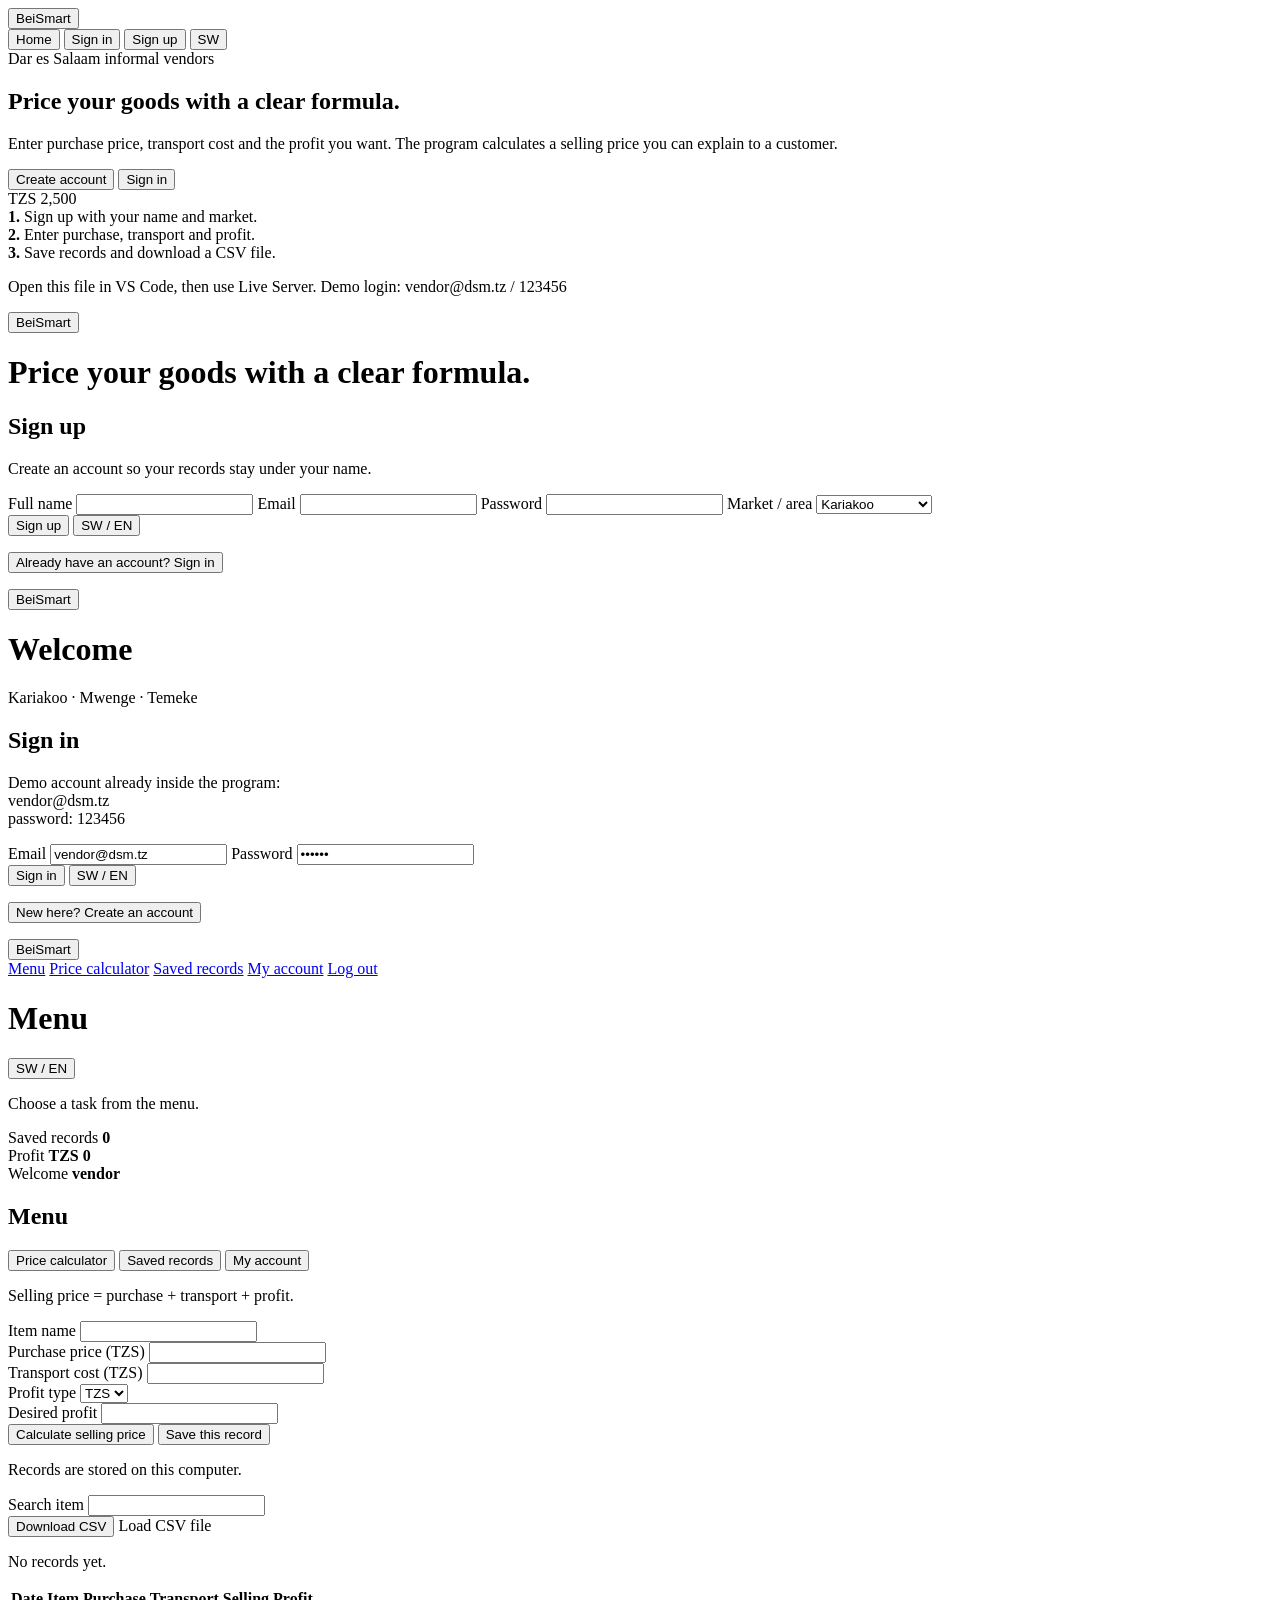
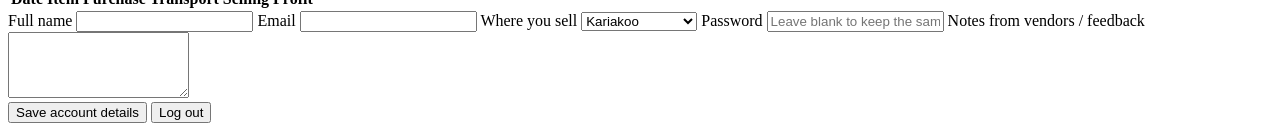
==== index.html @ d107372c "Add files via upload" ====
<!DOCTYPE html>
<html lang="en">
<head>
 <meta charset="UTF-8">
 <meta name="viewport" content="width=device-width, initial-scale=1.0">
 <title>BeiSmart — vendor pricing</title>
 <link rel="stylesheet" href="css/style.css">
</head>
<body>

 <!-- HOME -->
 <div id="screen-home" class="screen page show">
   <span class="blob blob-cyan" style="width:220px;height:220px;top:-40px;left:-50px;"></span>
   <span class="blob blob-pink" style="width:180px;height:180px;top:80px;right:-40px;"></span>
   <div class="wrap">
     <header class="topbar">
       <button class="brand" type="button" onclick="go('home')">
         <span class="brand-mark"></span>
         <span data-i18n="brand">BeiSmart</span>
       </button>
       <nav class="nav-links">
         <button type="button" onclick="go('home')" data-i18n="home">Home</button>
         <button type="button" onclick="go('signin')" data-i18n="signin">Sign in</button>
         <button type="button" onclick="go('signup')" data-i18n="signup">Sign up</button>
         <button class="lang-btn" id="langHome" type="button" onclick="toggleLang()">SW</button>
       </nav>
     </header>
     <section class="hero">
       <div>
         <span class="kicker" data-i18n="kicker">Dar es Salaam informal vendors</span>
         <h1 data-i18n="heroTitle">Price your goods with a clear formula.</h1>
         <p data-i18n="heroText">Enter purchase price, transport cost and the profit you want. The program calculates a selling price you can explain to a customer.</p>
         <div class="hero-actions">
           <button class="btn btn-pink" type="button" onclick="go('signup')" data-i18n="start">Create account</button>
           <button class="btn btn-cyan" type="button" onclick="go('signin')" data-i18n="signin">Sign in</button>
         </div>
       </div>
       <div class="stall" aria-hidden="true">
         <div class="price-tag">TZS 2,500</div>
         <div class="stall-roof"></div>
         <div class="stall-post left"></div>
         <div class="stall-post right"></div>
         <div class="fruit one"></div>
         <div class="fruit two"></div>
         <div class="fruit three"></div>
         <div class="fruit four"></div>
         <div class="fruit five"></div>
         <div class="stall-table"></div>
       </div>
     </section>
     <div class="steps">
       <div class="step"><b>1.</b> Sign up with your name and market.</div>
       <div class="step"><b>2.</b> Enter purchase, transport and profit.</div>
       <div class="step"><b>3.</b> Save records and download a CSV file.</div>
     </div>
     <p class="footer-note">Open this file in VS Code, then use Live Server. Demo login: vendor@dsm.tz / 123456</p>
   </div>
 </div>

 <!-- SIGN UP -->
 <div id="screen-signup" class="screen auth-layout">
   <div class="auth-art">
     <span class="blob blob-cyan" style="width:200px;height:200px;top:20px;right:20px;"></span>
     <button class="brand" type="button" onclick="go('home')">
       <span class="brand-mark"></span>
       <span data-i18n="brand">BeiSmart</span>
     </button>
     <h1 data-i18n="heroTitle">Price your goods with a clear formula.</h1>
   </div>
   <div class="auth-form-side">
     <form class="panel" onsubmit="doSignup(event)">
       <h2 data-i18n="signup">Sign up</h2>
       <p class="muted">Create an account so your records stay under your name.</p>
       <div id="signupError" class="error"></div>
       <label data-i18n="name">Full name</label>
       <input id="signupName" type="text">
       <label data-i18n="email">Email</label>
       <input id="signupEmail" type="email">
       <label data-i18n="password">Password</label>
       <input id="signupPassword" type="password">
       <label data-i18n="market">Market / area</label>
       <select id="signupMarket">
         <option value="Kariakoo">Kariakoo</option>
         <option value="Mwenge">Mwenge</option>
         <option value="Temeke">Temeke</option>
         <option value="Mwananyamala">Mwananyamala</option>
         <option value="Other">Other</option>
       </select>
       <div class="form-actions">
         <button class="btn btn-pink" type="submit" data-i18n="signup">Sign up</button>
         <button class="btn btn-ghost" type="button" onclick="toggleLang()">SW / EN</button>
       </div>
       <p style="margin-top:16px;"><button type="button" onclick="go('signin')" data-i18n="haveAccount">Already have an account? Sign in</button></p>
     </form>
   </div>
 </div>

 <!-- SIGN IN -->
 <div id="screen-signin" class="screen auth-layout">
   <div class="auth-art">
     <span class="blob blob-pink" style="width:210px;height:210px;top:30px;left:40px;"></span>
     <button class="brand" type="button" onclick="go('home')">
       <span class="brand-mark"></span>
       <span data-i18n="brand">BeiSmart</span>
     </button>
     <h1 data-i18n="welcome">Welcome</h1>
     <p style="margin-top:12px;">Kariakoo · Mwenge · Temeke</p>
   </div>
   <div class="auth-form-side">
     <form class="panel" onsubmit="doSignin(event)">
       <h2 data-i18n="signin">Sign in</h2>
       <p class="hint">Demo account already inside the program:<br>vendor@dsm.tz<br>password: 123456</p>
       <div id="signinError" class="error"></div>
       <label data-i18n="email">Email</label>
       <input id="signinEmail" type="email" value="vendor@dsm.tz">
       <label data-i18n="password">Password</label>
       <input id="signinPassword" type="password" value="123456">
       <div class="form-actions">
         <button class="btn btn-pink" type="submit" data-i18n="signin">Sign in</button>
         <button class="btn btn-ghost" type="button" onclick="toggleLang()">SW / EN</button>
       </div>
       <p style="margin-top:16px;"><button type="button" onclick="go('signup')" data-i18n="noAccount">New here? Create an account</button></p>
     </form>
   </div>
 </div>

 <!-- LOGGED-IN APP -->
 <div id="screen-app" class="screen app-shell">
   <aside class="sidebar">
     <button class="brand" type="button" onclick="go('menu')">
       <span class="brand-mark"></span>
       <span data-i18n="brand">BeiSmart</span>
     </button>
     <nav class="side-nav">
       <a id="nav-menu" href="#" onclick="go('menu'); return false;" data-i18n="dashboard">Menu</a>
       <a id="nav-calculate" href="#" onclick="go('calculate'); return false;" data-i18n="calculate">Price calculator</a>
       <a id="nav-records" href="#" onclick="go('records'); return false;" data-i18n="records">Saved records</a>
       <a id="nav-account" href="#" onclick="go('account'); return false;" data-i18n="account">My account</a>
       <a href="#" onclick="doLogout(); return false;" data-i18n="logout">Log out</a>
     </nav>
   </aside>
   <main class="main">
     <div class="main-top">
       <h1 id="pageTitle">Menu</h1>
       <button class="btn btn-cyan" type="button" onclick="toggleLang()">SW / EN</button>
     </div>

     <div id="view-menu" class="view">
       <p class="muted" data-i18n="dashIntro">Choose a task from the menu.</p>
       <div class="cards">
         <div class="stat teal">
           <span data-i18n="records">Saved records</span>
           <strong id="statCount">0</strong>
         </div>
         <div class="stat">
           <span data-i18n="profit">Profit</span>
           <strong id="statProfit">TZS 0</strong>
         </div>
         <div class="stat cyan">
           <span data-i18n="welcome">Welcome</span>
           <strong id="greetName">vendor</strong>
         </div>
       </div>
       <div class="panel">
         <h2 data-i18n="dashboard">Menu</h2>
         <div class="form-actions">
           <button class="btn btn-pink" type="button" onclick="go('calculate')" data-i18n="calculate">Price calculator</button>
           <button class="btn btn-cyan" type="button" onclick="go('records')" data-i18n="records">Saved records</button>
           <button class="btn btn-ghost" type="button" onclick="go('account')" data-i18n="account">My account</button>
         </div>
       </div>
     </div>

     <div id="view-calculate" class="view">
       <div class="panel">
         <p class="muted" data-i18n="calcHelp">Selling price = purchase + transport + profit.</p>
         <div id="calcError" class="error"></div>
         <div id="calcSuccess" class="success"></div>
         <label data-i18n="item">Item name</label>
         <input id="item" type="text">
         <div class="row-2">
           <div>
             <label data-i18n="purchase">Purchase price (TZS)</label>
             <input id="purchase" type="number" min="0" step="1">
           </div>
           <div>
             <label data-i18n="transport">Transport cost (TZS)</label>
             <input id="transport" type="number" min="0" step="1">
           </div>
         </div>
         <div class="row-2">
           <div>
             <label data-i18n="profitType">Profit type</label>
             <select id="profitType">
               <option value="amount">TZS</option>
               <option value="percent">%</option>
             </select>
           </div>
           <div>
             <label data-i18n="desiredProfit">Desired profit</label>
             <input id="desiredProfit" type="number" min="0" step="1">
           </div>
         </div>
         <div class="form-actions">
           <button class="btn btn-pink" type="button" onclick="calculatePrice()" data-i18n="compute">Calculate selling price</button>
           <button class="btn btn-cyan" type="button" onclick="saveLastCalc()" data-i18n="saveRecord">Save this record</button>
         </div>
         <div id="resultBox" class="result-box" style="display:none;">
           <h3>Result</h3>
           <div class="result-grid">
             <p><span data-i18n="totalCost">Total cost</span><br><strong id="outCost">TZS 0</strong></p>
             <p><span data-i18n="sellingPrice">Suggested selling price</span><br><strong id="outSell">TZS 0</strong></p>
             <p><span data-i18n="profit">Profit</span><br><strong id="outProfit">TZS 0</strong></p>
           </div>
         </div>
       </div>
     </div>

     <div id="view-records" class="view">
       <p class="muted" data-i18n="recHelp">Records are stored on this computer.</p>
       <div id="recSuccess" class="success"></div>
       <div class="panel" style="margin-bottom:16px;">
         <label data-i18n="search">Search item</label>
         <input id="search" type="text" oninput="renderRecords(this.value)">
         <div class="form-actions">
           <button class="btn btn-pink" type="button" onclick="exportRecords()" data-i18n="exportCsv">Download CSV</button>
           <label class="btn btn-ghost" style="margin:0;">
             <span data-i18n="importCsv">Load CSV file</span>
             <input type="file" accept=".csv,text/csv" style="display:none;" onchange="importRecords(event)">
           </label>
         </div>
       </div>
       <p id="emptyRecords" class="muted" data-i18n="noRecords">No records yet.</p>
       <div style="overflow-x:auto;">
         <table>
           <thead>
             <tr>
               <th>Date</th>
               <th data-i18n="item">Item</th>
               <th data-i18n="purchase">Purchase</th>
               <th data-i18n="transport">Transport</th>
               <th data-i18n="sellingPrice">Selling</th>
               <th data-i18n="profit">Profit</th>
               <th></th>
             </tr>
           </thead>
           <tbody id="recordRows"></tbody>
         </table>
       </div>
     </div>

     <div id="view-account" class="view">
       <form class="panel" onsubmit="saveAccount(event)">
         <div id="accError" class="error"></div>
         <div id="accSuccess" class="success"></div>
         <label data-i18n="name">Full name</label>
         <input id="accName" type="text">
         <label data-i18n="email">Email</label>
         <input id="accEmail" type="email" readonly>
         <label data-i18n="location">Where you sell</label>
         <select id="accMarket">
           <option value="Kariakoo">Kariakoo</option>
           <option value="Mwenge">Mwenge</option>
           <option value="Temeke">Temeke</option>
           <option value="Mwananyamala">Mwananyamala</option>
           <option value="Other">Other</option>
         </select>
         <label data-i18n="password">Password</label>
         <input id="accPassword" type="password" placeholder="Leave blank to keep the same password">
         <label data-i18n="notes">Notes from vendors / feedback</label>
         <textarea id="accNotes" rows="4"></textarea>
         <div class="form-actions">
           <button class="btn btn-pink" type="submit" data-i18n="saveAccount">Save account details</button>
           <button class="btn btn-ghost" type="button" onclick="doLogout()" data-i18n="logout">Log out</button>
         </div>
       </form>
     </div>
   </main>
 </div>

 <script src="js/app.js"></script>
</body>
</html>
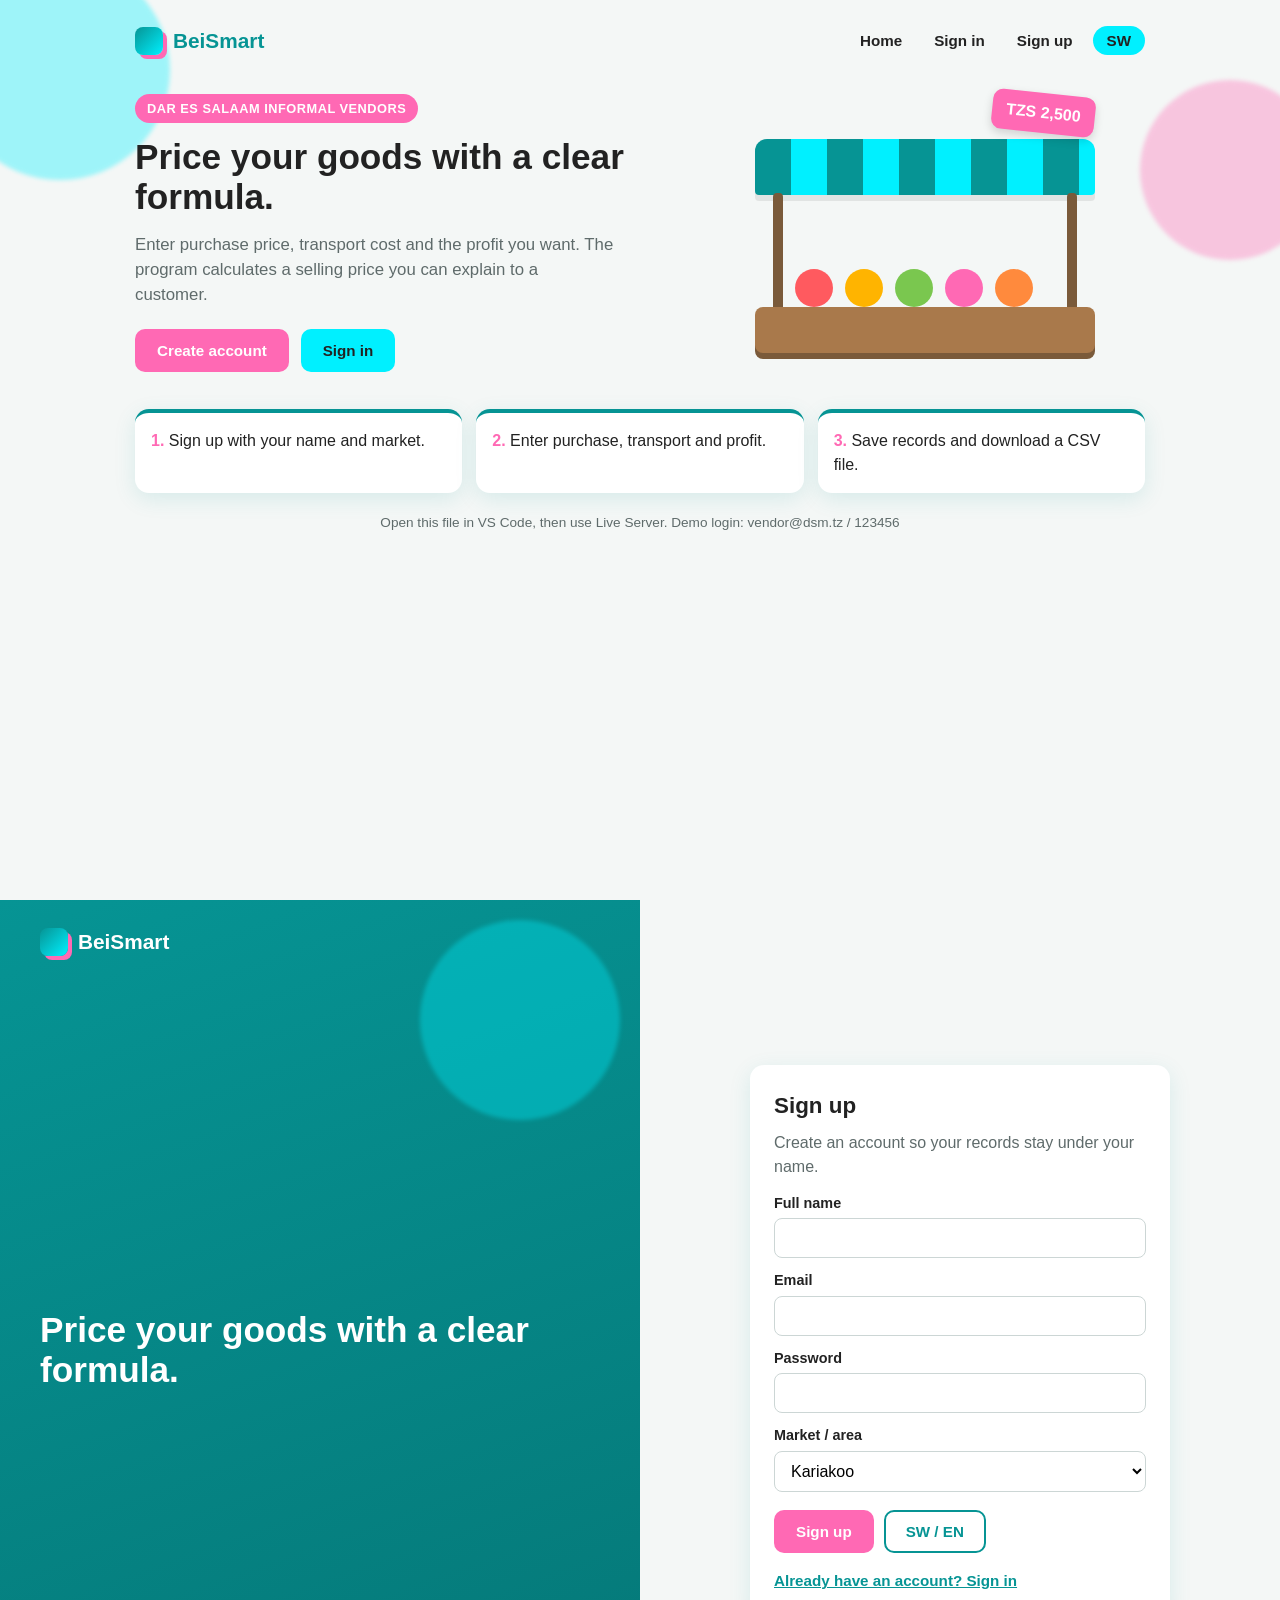
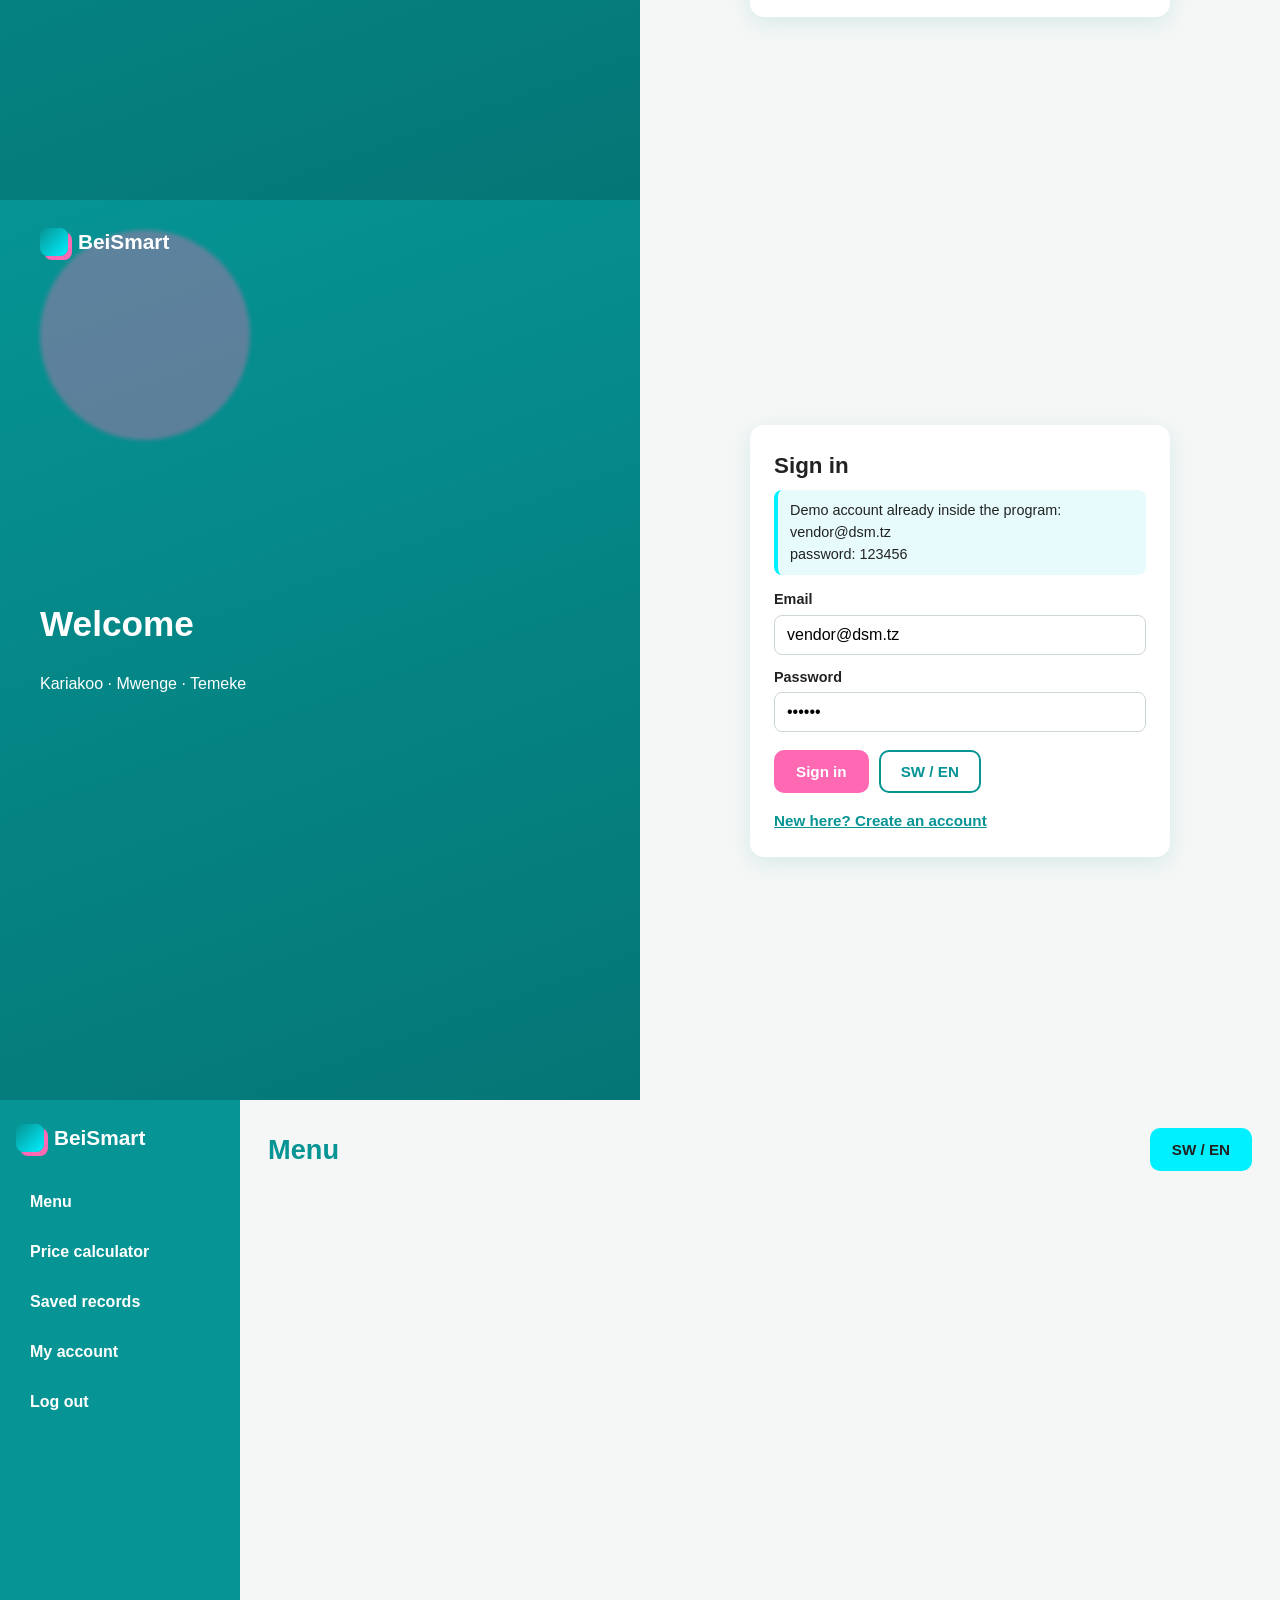
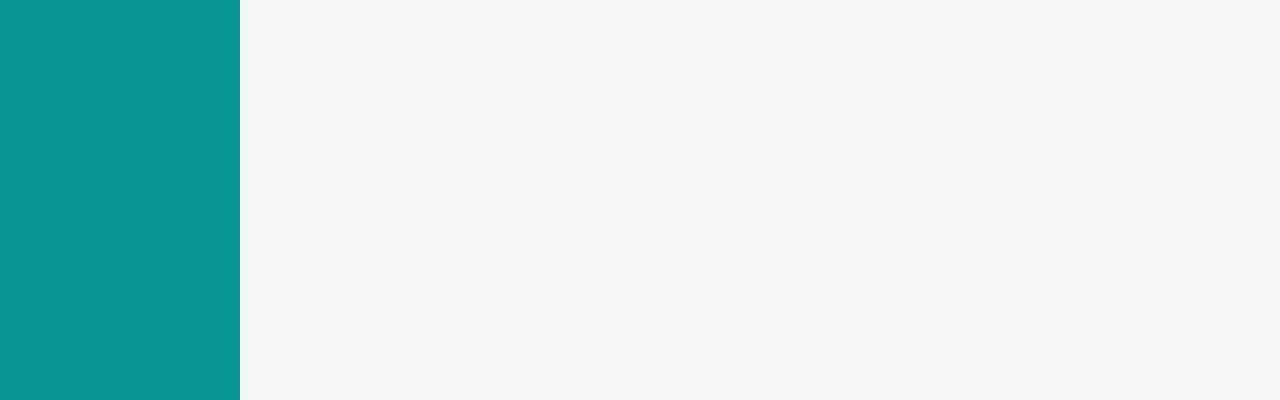
==== commit 12d7a37b: "Add files via upload" ====
--- a/index.html
+++ b/index.html
@@ -278,6 +278,9 @@
    </main>
  </div>
 
+ <script src="js/storage.js"></script>
+ <script src="js/lang.js"></script>
+ <script src="js/auth.js"></script>
  <script src="js/app.js"></script>
 </body>
 </html>
--- a/css/style.css
+++ b/css/style.css
@@ -0,0 +1,216 @@
+/* BeiSmart / Bei Sahihi — shared stylesheet */
+:root {
+  --teal: #069494;
+  --teal-dark: #057676;
+  --pink: #FF69B4;
+  --cyan: #00F0FF;
+  --white: #FFFFFF;
+  --ink: #222222;
+  --muted: #5f6b6b;
+  --bg: #f4f7f6;
+  --line: #dde5e4;
+  --radius: 14px;
+  --shadow: 0 6px 22px rgba(6, 148, 148, 0.12);
+}
+
+* { box-sizing: border-box; margin: 0; padding: 0; }
+
+body {
+  font-family: 'Segoe UI', Tahoma, Geneva, Verdana, sans-serif;
+  background: var(--bg);
+  color: var(--ink);
+  line-height: 1.5;
+  min-height: 100vh;
+}
+
+h1 { font-size: 2.2rem; line-height: 1.15; }
+h2 { font-size: 1.4rem; margin-bottom: 8px; }
+h3 { font-size: 1.1rem; margin-bottom: 10px; }
+a { color: var(--teal); }
+button { font-family: inherit; cursor: pointer; }
+
+.muted { color: var(--muted); margin-bottom: 14px; }
+.hint {
+  background: #e8fbfc; border-left: 4px solid var(--cyan);
+  padding: 10px 12px; border-radius: 8px; margin-bottom: 14px; font-size: .9rem;
+}
+
+/* ---------- screens (single-page index.html) ---------- */
+.screen { display: none; }
+.screen.show { display: block; }
+.screen.auth-layout.show,
+.screen.app-shell.show { display: grid; }
+.page { position: relative; overflow: hidden; min-height: 100vh; }
+
+/* ---------- decorative blobs ---------- */
+.blob {
+  position: absolute; border-radius: 50%; opacity: .35;
+  filter: blur(2px); pointer-events: none; z-index: 0;
+}
+.blob-cyan { background: var(--cyan); }
+.blob-pink { background: var(--pink); }
+
+/* ---------- home / topbar ---------- */
+.wrap { position: relative; z-index: 1; max-width: 1050px; margin: 0 auto; padding: 24px 20px 40px; }
+
+.topbar { display: flex; justify-content: space-between; align-items: center; margin-bottom: 36px; flex-wrap: wrap; gap: 12px; }
+.brand {
+  display: inline-flex; align-items: center; gap: 10px;
+  background: none; border: none; text-decoration: none;
+  font-size: 1.3rem; font-weight: 800; color: var(--teal);
+}
+.brand-mark {
+  width: 28px; height: 28px; border-radius: 8px;
+  background: linear-gradient(135deg, var(--teal), var(--cyan));
+  box-shadow: 4px 4px 0 var(--pink);
+}
+.nav-links { display: flex; gap: 8px; align-items: center; flex-wrap: wrap; }
+.nav-links button, .nav-links a {
+  background: none; border: none; font-size: .95rem; font-weight: 600;
+  color: var(--ink); padding: 8px 12px; border-radius: 8px; text-decoration: none;
+}
+.nav-links button:hover, .nav-links a:hover { background: rgba(6,148,148,.1); }
+.nav-links .lang-btn, .lang-btn {
+  background: var(--cyan); color: var(--ink); font-weight: 800;
+  border-radius: 20px; padding: 6px 14px;
+}
+
+.hero { display: grid; grid-template-columns: 1.1fr .9fr; gap: 30px; align-items: center; margin-bottom: 36px; }
+.kicker {
+  display: inline-block; background: var(--pink); color: var(--white);
+  font-weight: 700; font-size: .8rem; letter-spacing: .5px; text-transform: uppercase;
+  padding: 5px 12px; border-radius: 20px; margin-bottom: 14px;
+}
+.hero p { margin: 14px 0 22px; font-size: 1.05rem; color: var(--muted); max-width: 480px; }
+.hero-actions { display: flex; gap: 12px; flex-wrap: wrap; }
+
+.steps { display: grid; grid-template-columns: repeat(3, 1fr); gap: 14px; margin-bottom: 20px; }
+.step { background: var(--white); border-radius: var(--radius); padding: 16px; box-shadow: var(--shadow); border-top: 4px solid var(--teal); }
+.step b { color: var(--pink); }
+.footer-note { text-align: center; font-size: .85rem; color: var(--muted); }
+
+/* ---------- market stall illustration ---------- */
+.stall { position: relative; height: 280px; max-width: 360px; margin: 0 auto; width: 100%; }
+.price-tag {
+  position: absolute; top: 0; right: 10px; z-index: 3;
+  background: var(--pink); color: var(--white); font-weight: 800;
+  padding: 8px 14px; border-radius: 10px; transform: rotate(6deg);
+  box-shadow: 0 4px 10px rgba(0,0,0,.15);
+}
+.stall-roof {
+  position: absolute; top: 46px; left: 10px; right: 10px; height: 56px;
+  background: repeating-linear-gradient(90deg, var(--teal) 0 36px, var(--cyan) 36px 72px);
+  border-radius: 12px 12px 4px 4px; box-shadow: 0 6px 0 rgba(0,0,0,.08);
+}
+.stall-post { position: absolute; top: 100px; width: 10px; height: 130px; background: #7a5a3a; border-radius: 4px; }
+.stall-post.left { left: 28px; }
+.stall-post.right { right: 28px; }
+.stall-table {
+  position: absolute; bottom: 20px; left: 10px; right: 10px; height: 46px;
+  background: #a9794b; border-radius: 8px; box-shadow: 0 6px 0 #7a5a3a;
+}
+.fruit { position: absolute; bottom: 66px; width: 38px; height: 38px; border-radius: 50%; z-index: 2; }
+.fruit.one   { left: 50px;  background: #ff5a5f; }
+.fruit.two   { left: 100px; background: #ffb400; }
+.fruit.three { left: 150px; background: #7ac74f; }
+.fruit.four  { left: 200px; background: var(--pink); }
+.fruit.five  { left: 250px; background: #ff8a3d; }
+
+/* ---------- buttons ---------- */
+.btn {
+  display: inline-block; border: 2px solid transparent; border-radius: 10px;
+  padding: 11px 20px; font-size: .95rem; font-weight: 700; text-decoration: none;
+  transition: transform .12s ease, box-shadow .12s ease;
+}
+.btn:hover { transform: translateY(-2px); box-shadow: 0 6px 14px rgba(0,0,0,.15); }
+.btn-pink { background: var(--pink); color: var(--white); }
+.btn-cyan { background: var(--cyan); color: var(--ink); }
+.btn-ghost { background: transparent; color: var(--teal); border-color: var(--teal); }
+
+/* ---------- sign in / sign up ---------- */
+.auth-layout { display: grid; grid-template-columns: 1fr 1fr; min-height: 100vh; }
+.auth-art {
+  position: relative; overflow: hidden; padding: 40px;
+  background: linear-gradient(160deg, var(--teal), var(--teal-dark));
+  color: var(--white); display: flex; flex-direction: column; justify-content: center; gap: 16px;
+}
+.auth-art .brand { color: var(--white); position: absolute; top: 28px; left: 40px; z-index: 1; }
+.auth-art h1, .auth-art p { position: relative; z-index: 1; }
+.auth-form-side { display: flex; align-items: center; justify-content: center; padding: 30px 20px; }
+.auth-form-side .panel { width: 100%; max-width: 420px; }
+
+/* ---------- panels & forms ---------- */
+.panel { background: var(--white); border-radius: var(--radius); padding: 24px; box-shadow: var(--shadow); margin-bottom: 18px; }
+label { display: block; font-weight: 700; font-size: .9rem; margin: 12px 0 4px; }
+input, select, textarea {
+  width: 100%; padding: 10px 12px; font-size: 1rem; font-family: inherit;
+  border: 1.5px solid #ccd6d5; border-radius: 8px; background: var(--white);
+}
+input:focus, select:focus, textarea:focus { outline: none; border-color: var(--teal); box-shadow: 0 0 0 3px rgba(0,240,255,.35); }
+input[readonly] { background: #eef2f1; color: var(--muted); }
+.form-actions { display: flex; gap: 10px; flex-wrap: wrap; margin-top: 18px; align-items: center; }
+.panel p button, .panel p a { background: none; border: none; color: var(--teal); font-weight: 600; text-decoration: underline; font-size: .95rem; }
+.row-2 { display: grid; grid-template-columns: 1fr 1fr; gap: 14px; }
+
+.error, .success { display: none; padding: 10px 12px; border-radius: 8px; margin: 10px 0; font-size: .92rem; font-weight: 600; }
+.error { background: #ffe6ea; color: #b00020; border-left: 4px solid #b00020; }
+.success { background: #e0f8ee; color: #087a4a; border-left: 4px solid #087a4a; }
+.error.show, .success.show { display: block; }
+.error:not(:empty), .success:not(:empty) { display: block; }
+
+/* ---------- logged-in app shell ---------- */
+.app-shell { display: grid; grid-template-columns: 240px 1fr; min-height: 100vh; }
+.sidebar { background: var(--teal); color: var(--white); padding: 24px 16px; }
+.sidebar .brand { color: var(--white); margin-bottom: 28px; }
+.sidebar .brand-mark { box-shadow: 4px 4px 0 var(--pink); }
+.side-nav { display: flex; flex-direction: column; gap: 6px; }
+.side-nav a {
+  color: var(--white); text-decoration: none; font-weight: 600;
+  padding: 10px 14px; border-radius: 10px; transition: background .15s;
+}
+.side-nav a:hover { background: rgba(255,255,255,.15); }
+.side-nav a.active { background: var(--white); color: var(--teal); box-shadow: inset 4px 0 0 var(--pink); }
+
+.main { padding: 28px; overflow-x: hidden; }
+.main-top { display: flex; justify-content: space-between; align-items: center; gap: 12px; margin-bottom: 18px; flex-wrap: wrap; }
+.main-top h1 { font-size: 1.7rem; color: var(--teal); }
+
+.view { display: none; }
+.view.show, .view.active { display: block; }
+
+.cards { display: grid; grid-template-columns: repeat(3, 1fr); gap: 14px; margin-bottom: 20px; }
+.stat {
+  background: var(--white); border-radius: var(--radius); padding: 18px;
+  box-shadow: var(--shadow); border-top: 5px solid var(--pink);
+}
+.stat.teal { border-top-color: var(--teal); }
+.stat.cyan { border-top-color: var(--cyan); }
+.stat span { display: block; color: var(--muted); font-size: .85rem; font-weight: 600; }
+.stat strong { display: block; font-size: 1.6rem; margin-top: 4px; }
+
+/* ---------- calculator result ---------- */
+.result-box { background: #f0f9f9; border: 2px solid var(--cyan); border-radius: var(--radius); padding: 16px; margin-top: 20px; }
+.result-grid { display: grid; grid-template-columns: repeat(3, 1fr); gap: 12px; }
+.result-grid span { color: var(--muted); font-size: .85rem; }
+.result-grid strong { font-size: 1.3rem; color: var(--teal); }
+
+/* ---------- records table ---------- */
+table { width: 100%; border-collapse: collapse; background: var(--white); border-radius: var(--radius); overflow: hidden; box-shadow: var(--shadow); font-size: .92rem; }
+th, td { padding: 10px 12px; text-align: left; border-bottom: 1px solid var(--line); }
+th { background: var(--teal); color: var(--white); white-space: nowrap; }
+tbody tr:nth-child(even) { background: #f7fbfb; }
+tbody tr:hover { background: #e8fbfc; }
+td button { background: var(--pink); color: var(--white); border: none; border-radius: 6px; padding: 5px 10px; font-weight: 700; }
+
+/* ---------- responsive ---------- */
+@media (max-width: 800px) {
+  h1 { font-size: 1.8rem; }
+  .hero, .auth-layout, .app-shell { grid-template-columns: 1fr; }
+  .steps, .cards, .result-grid, .row-2 { grid-template-columns: 1fr; }
+  .auth-art { min-height: 200px; padding: 80px 24px 30px; }
+  .auth-art .brand { left: 24px; }
+  .sidebar { padding: 14px; }
+  .sidebar .brand { margin-bottom: 12px; }
+  .side-nav { flex-direction: row; flex-wrap: wrap; }
+  .main { padding: 18px; }
+}
